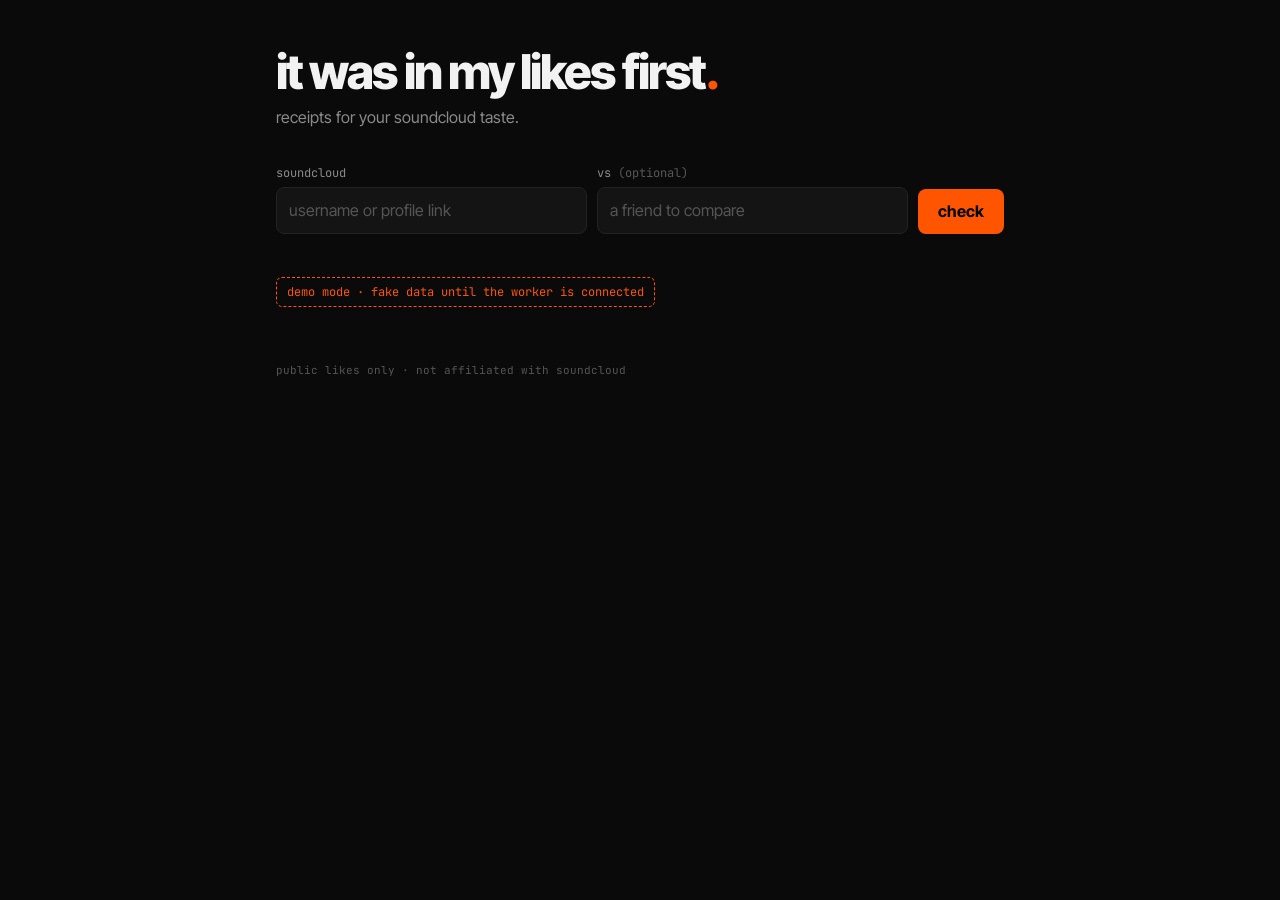
==== docs/index.html @ c9f3c35d "it was in my likes first: site + Cloudflare worker Co-Authored-By: Claude Opus 5.5 <noreply@anthropi" ====
<!doctype html>
<html lang="en">
<head>
  <meta charset="utf-8">
  <meta name="viewport" content="width=device-width, initial-scale=1">
  <title>it was in my likes first</title>
  <meta name="description" content="Prove you liked it on SoundCloud before everyone else.">
  <meta name="theme-color" content="#0a0a0a">
  <link rel="icon" href="data:image/svg+xml,%3Csvg xmlns='http://www.w3.org/2000/svg' viewBox='0 0 16 16'%3E%3Ccircle cx='8' cy='8' r='6' fill='%23ff5500'/%3E%3C/svg%3E">
  <link rel="preconnect" href="https://fonts.googleapis.com">
  <link rel="preconnect" href="https://fonts.gstatic.com" crossorigin>
  <link href="https://fonts.googleapis.com/css2?family=Inter+Tight:wght@400;500;700;800&family=JetBrains+Mono:wght@400;500&display=swap" rel="stylesheet">
  <link rel="stylesheet" href="style.css">
</head>
<body>
  <main class="wrap">
    <header class="top">
      <a href="./" class="mark">it was in my likes first<span class="dot">.</span></a>
      <p class="tag">receipts for your soundcloud taste.</p>
    </header>

    <form id="form" class="form" autocomplete="off">
      <label class="field">
        <span>soundcloud</span>
        <input id="u" name="u" placeholder="username or profile link" required spellcheck="false" autocapitalize="off">
      </label>
      <label class="field">
        <span>vs <em>(optional)</em></span>
        <input id="vs" name="vs" placeholder="a friend to compare" spellcheck="false" autocapitalize="off">
      </label>
      <button type="submit" id="go">check</button>
    </form>

    <p id="status" class="status" role="status" aria-live="polite"></p>
    <p id="demo" class="demo" hidden>demo mode · fake data until the worker is connected</p>

    <section id="single" hidden>
      <div class="summary" id="single-summary"></div>
      <div class="controls">
        <input id="q1" type="search" placeholder="search songs or artists" aria-label="search">
        <select id="sort1" aria-label="sort">
          <option value="old">oldest first</option>
          <option value="new">newest first</option>
          <option value="az">a–z</option>
        </select>
      </div>
      <ol id="list1" class="list"></ol>
      <button id="more1" class="more" hidden>show more</button>
    </section>

    <section id="compare" hidden>
      <div class="score" id="score"></div>
      <div class="controls">
        <input id="q2" type="search" placeholder="search shared songs" aria-label="search">
        <select id="sort2" aria-label="sort">
          <option value="gap">biggest head start</option>
          <option value="old">oldest first</option>
          <option value="new">newest first</option>
        </select>
      </div>
      <ol id="list2" class="list"></ol>
      <button id="more2" class="more" hidden>show more</button>
    </section>

    <footer class="foot">
      public likes only · not affiliated with soundcloud
    </footer>
  </main>

  <dialog id="card" class="card">
    <div id="card-body"></div>
    <div class="card-actions">
      <button id="copy" type="button">copy link</button>
      <a id="open" target="_blank" rel="noopener">open on soundcloud</a>
      <button id="close" type="button" class="ghost">close</button>
    </div>
  </dialog>

  <script src="config.js"></script>
  <script src="demo.js"></script>
  <script src="app.js"></script>
</body>
</html>
---- docs/style.css ----
:root {
  --bg: #0a0a0a;
  --panel: #141414;
  --line: #222;
  --text: #f2f2f2;
  --muted: #8a8a8a;
  --orange: #ff5500;
  --orange-dim: #ff550022;
  --sans: "Inter Tight", system-ui, sans-serif;
  --mono: "JetBrains Mono", ui-monospace, monospace;
}
* { box-sizing: border-box; }
html { background: var(--bg); }
body { margin: 0; background: var(--bg); color: var(--text); font: 16px/1.45 var(--sans); -webkit-font-smoothing: antialiased; }
.wrap { max-width: 760px; margin: 0 auto; padding: 48px 16px 40px; }
a { color: inherit; }
::selection { background: var(--orange); color: #000; }

.top { margin-bottom: 36px; }
.mark { font-weight: 800; font-size: clamp(30px, 7vw, 48px); letter-spacing: -0.04em; line-height: 1; text-decoration: none; }
.dot { color: var(--orange); }
.tag { color: var(--muted); margin: 10px 0 0; }

.form { display: grid; grid-template-columns: 1fr 1fr auto; gap: 10px; align-items: end; }
.field span { display: block; font: 12px var(--mono); color: var(--muted); margin-bottom: 6px; text-transform: lowercase; }
.field em { font-style: normal; opacity: .6; }
input, select, button { font: inherit; color: var(--text); }
input, select {
  width: 100%; background: var(--panel); border: 1px solid var(--line); border-radius: 8px;
  padding: 11px 12px; outline: none; transition: border-color .15s;
}
input:focus, select:focus { border-color: var(--orange); }
input::placeholder { color: #555; }
button {
  background: var(--orange); color: #000; border: 0; border-radius: 8px; padding: 11px 20px;
  font-weight: 700; cursor: pointer; transition: transform .1s, opacity .15s;
}
button:active { transform: scale(.97); }
button:disabled { opacity: .5; cursor: wait; }
button.ghost { background: transparent; color: var(--muted); border: 1px solid var(--line); }

.status { font: 13px var(--mono); color: var(--muted); min-height: 1.4em; margin: 18px 0 0; }
.status.err { color: var(--orange); }
.demo { font: 12px var(--mono); color: var(--orange); border: 1px dashed var(--orange); border-radius: 6px; padding: 6px 10px; display: inline-block; margin: 6px 0 0; }

section { margin-top: 28px; }
.summary { font-size: 15px; color: var(--muted); margin-bottom: 16px; }
.summary b { color: var(--text); font-weight: 700; }
.summary .o { color: var(--orange); }

.score { display: grid; grid-template-columns: 1fr auto 1fr; align-items: center; gap: 12px; padding: 22px 0; border-top: 1px solid var(--line); border-bottom: 1px solid var(--line); margin-bottom: 16px; }
.score .side { min-width: 0; }
.score .side:last-child { text-align: right; }
.score .who { font-size: 14px; color: var(--muted); overflow: hidden; text-overflow: ellipsis; white-space: nowrap; }
.score .n { font-weight: 800; font-size: clamp(40px, 10vw, 64px); letter-spacing: -0.04em; line-height: 1; }
.score .lead .n { color: var(--orange); }
.score .mid { text-align: center; font: 12px var(--mono); color: var(--muted); }
.score .mid b { display: block; color: var(--text); font: 700 20px var(--sans); }

.controls { display: grid; grid-template-columns: 1fr 190px; gap: 10px; margin-bottom: 8px; }

.list { list-style: none; margin: 0; padding: 0; }
.row {
  display: grid; grid-template-columns: 96px 1fr auto; gap: 14px; align-items: center;
  padding: 12px 8px; border-bottom: 1px solid var(--line); cursor: pointer; border-radius: 6px;
}
.row:hover, .row:focus-visible { background: var(--panel); outline: none; }
.row .date { font: 12px var(--mono); color: var(--muted); }
.row .t { min-width: 0; }
.row .title { font-weight: 500; white-space: nowrap; overflow: hidden; text-overflow: ellipsis; }
.row .artist { font-size: 13px; color: var(--muted); white-space: nowrap; overflow: hidden; text-overflow: ellipsis; }
.row .ago { font: 13px var(--mono); color: var(--orange); white-space: nowrap; text-align: right; }
.row .ago small { display: block; color: var(--muted); font-size: 11px; }
.row.hl { background: var(--orange-dim); }
.empty { color: var(--muted); padding: 24px 8px; }

.more { display: block; margin: 18px auto 0; background: transparent; color: var(--text); border: 1px solid var(--line); }

.foot { margin-top: 56px; font: 11px var(--mono); color: #555; }

.card {
  background: var(--bg); color: var(--text); border: 1px solid var(--orange); border-radius: 14px;
  padding: 28px; width: min(480px, calc(100vw - 32px)); max-height: 90vh;
}
.card::backdrop { background: #000c; }
.card .k { font: 12px var(--mono); color: var(--muted); margin: 0 0 18px; }
.card .song { font-weight: 800; font-size: 28px; letter-spacing: -0.03em; line-height: 1.1; margin: 0; word-wrap: break-word; }
.card .by { color: var(--muted); margin: 6px 0 22px; }
.card .big { font-weight: 800; font-size: 40px; letter-spacing: -0.04em; line-height: 1; color: var(--orange); margin: 0; }
.card .when { margin: 8px 0 0; color: var(--muted); }
.card .vs { margin: 18px 0 0; padding-top: 16px; border-top: 1px solid var(--line); font-size: 15px; }
.card .vs b { color: var(--orange); }
.card-actions { display: flex; gap: 8px; flex-wrap: wrap; margin-top: 26px; }
.card-actions a { display: inline-flex; align-items: center; padding: 11px 14px; border: 1px solid var(--line); border-radius: 8px; text-decoration: none; font-size: 14px; }
.card-actions a:hover { border-color: var(--orange); }

@media (max-width: 600px) {
  .wrap { padding-top: 32px; }
  .form { grid-template-columns: 1fr; }
  .controls { grid-template-columns: 1fr; }
  .row { grid-template-columns: 1fr auto; gap: 4px 12px; }
  .row .date { grid-column: 1 / -1; }
}
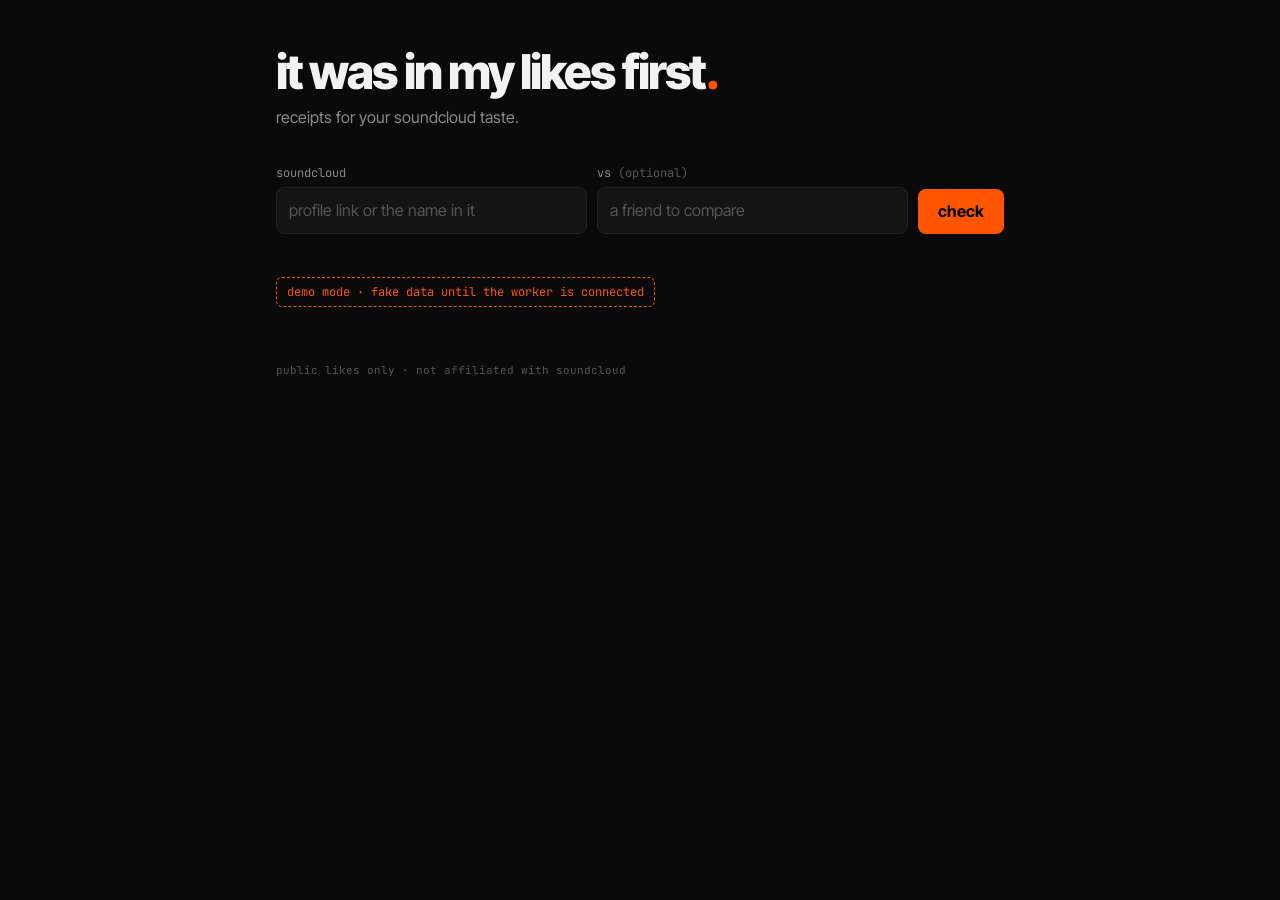
==== commit d72f8bdf: "Explain display name vs profile link when input has a space Co-Authored-By: Claude Opus 5.5 <noreply" ====
--- a/docs/index.html
+++ b/docs/index.html
@@ -22,7 +22,7 @@
     <form id="form" class="form" autocomplete="off">
       <label class="field">
         <span>soundcloud</span>
-        <input id="u" name="u" placeholder="username or profile link" required spellcheck="false" autocapitalize="off">
+        <input id="u" name="u" placeholder="profile link or the name in it" required spellcheck="false" autocapitalize="off">
       </label>
       <label class="field">
         <span>vs <em>(optional)</em></span>
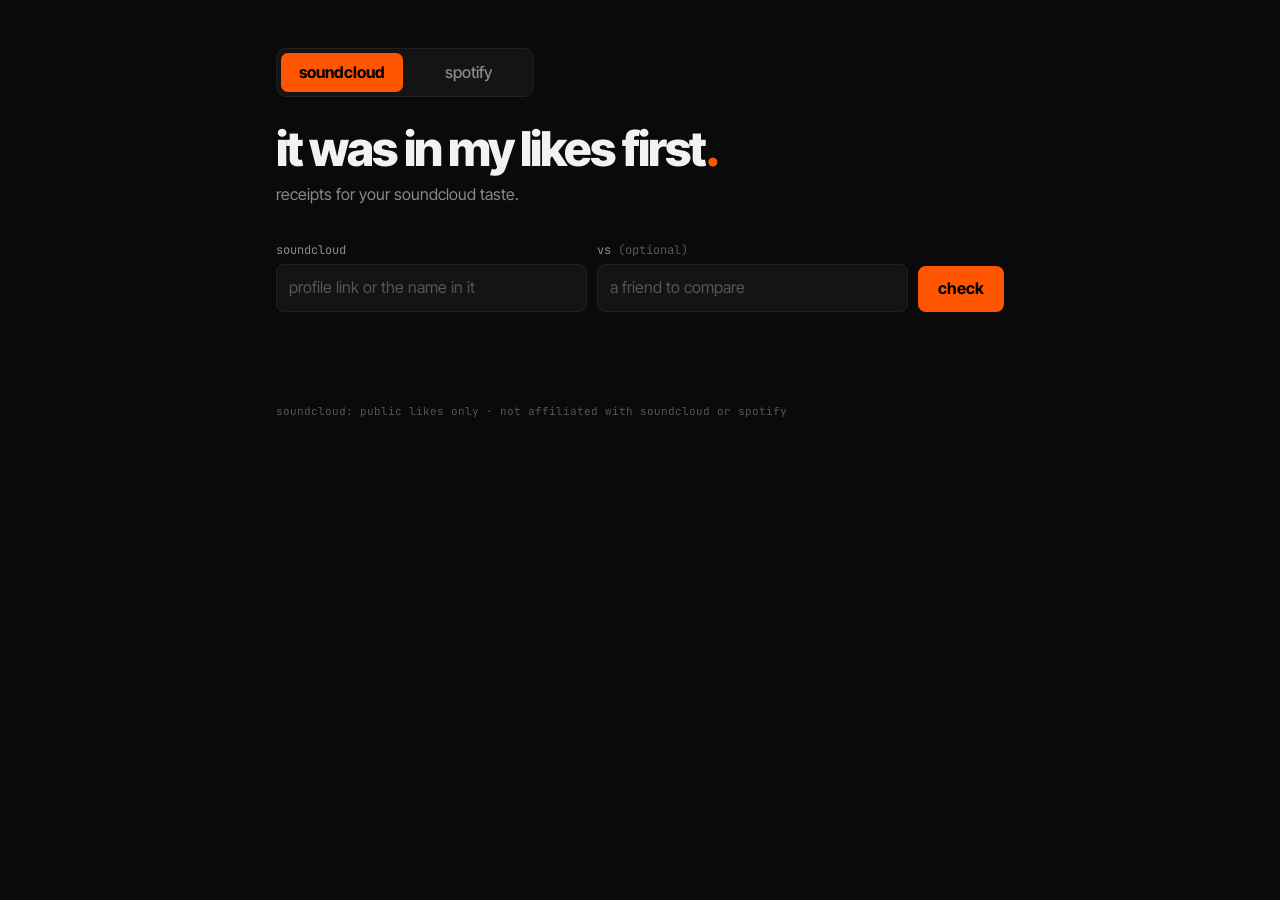
==== commit a14f6c18: "Add Spotify mode, one-click PDF export, calendar-day 'ago' math - SoundCloud/Spotify switch at top; " ====
--- a/docs/index.html
+++ b/docs/index.html
@@ -14,10 +14,22 @@
 </head>
 <body>
   <main class="wrap">
+    <div class="src" role="tablist" aria-label="music service">
+      <button type="button" role="tab" data-src="sc" id="src-sc">soundcloud</button>
+      <button type="button" role="tab" data-src="sp" id="src-sp">spotify</button>
+    </div>
+
     <header class="top">
       <a href="./" class="mark">it was in my likes first<span class="dot">.</span></a>
-      <p class="tag">receipts for your soundcloud taste.</p>
+      <p class="tag" id="tag">receipts for your soundcloud taste.</p>
     </header>
+
+    <div id="sp-panel" class="sp-panel" hidden>
+      <button type="button" id="sp-login">log in with spotify</button>
+      <span id="sp-who" class="sp-who" hidden></span>
+      <button type="button" id="sp-logout" class="ghost" hidden>log out</button>
+      <p class="sp-note">reads your liked songs in this browser only. nothing is stored.</p>
+    </div>
 
     <form id="form" class="form" autocomplete="off">
       <label class="field">
@@ -43,6 +55,7 @@
           <option value="new">newest first</option>
           <option value="az">a–z</option>
         </select>
+        <button type="button" class="pdf ghost" data-list="1">export pdf</button>
       </div>
       <ol id="list1" class="list"></ol>
       <button id="more1" class="more" hidden>show more</button>
@@ -57,13 +70,14 @@
           <option value="old">oldest first</option>
           <option value="new">newest first</option>
         </select>
+        <button type="button" class="pdf ghost" data-list="2">export pdf</button>
       </div>
       <ol id="list2" class="list"></ol>
       <button id="more2" class="more" hidden>show more</button>
     </section>
 
     <footer class="foot">
-      public likes only · not affiliated with soundcloud
+      soundcloud: public likes only · not affiliated with soundcloud or spotify
     </footer>
   </main>
 
@@ -78,6 +92,8 @@
 
   <script src="config.js"></script>
   <script src="demo.js"></script>
+  <script src="spotify.js"></script>
+  <script src="pdf.js"></script>
   <script src="app.js"></script>
 </body>
 </html>
--- a/docs/style.css
+++ b/docs/style.css
@@ -9,7 +9,10 @@
   --sans: "Inter Tight", system-ui, sans-serif;
   --mono: "JetBrains Mono", ui-monospace, monospace;
 }
+/* Spotify mode swaps the accent to green */
+body.sp { --orange: #1ed760; --orange-dim: #1ed76022; }
 * { box-sizing: border-box; }
+[hidden] { display: none !important; }
 html { background: var(--bg); }
 body { margin: 0; background: var(--bg); color: var(--text); font: 16px/1.45 var(--sans); -webkit-font-smoothing: antialiased; }
 .wrap { max-width: 760px; margin: 0 auto; padding: 48px 16px 40px; }
@@ -17,6 +20,15 @@
 ::selection { background: var(--orange); color: #000; }
 
 .top { margin-bottom: 36px; }
+
+.src { display: inline-grid; grid-template-columns: 1fr 1fr; gap: 4px; padding: 4px; background: var(--panel); border: 1px solid var(--line); border-radius: 10px; margin-bottom: 28px; }
+.src button { background: transparent; color: var(--muted); padding: 8px 18px; font-weight: 500; border-radius: 7px; transition: background .15s, color .15s; }
+.src button[aria-selected="true"] { background: var(--orange); color: #000; font-weight: 700; }
+
+.sp-panel { display: flex; flex-wrap: wrap; align-items: center; gap: 10px; }
+.sp-who { font-size: 15px; }
+.sp-who b { color: var(--orange); }
+.sp-note { flex-basis: 100%; margin: 4px 0 0; font: 12px var(--mono); color: var(--muted); }
 .mark { font-weight: 800; font-size: clamp(30px, 7vw, 48px); letter-spacing: -0.04em; line-height: 1; text-decoration: none; }
 .dot { color: var(--orange); }
 .tag { color: var(--muted); margin: 10px 0 0; }
@@ -57,7 +69,9 @@
 .score .mid { text-align: center; font: 12px var(--mono); color: var(--muted); }
 .score .mid b { display: block; color: var(--text); font: 700 20px var(--sans); }
 
-.controls { display: grid; grid-template-columns: 1fr 190px; gap: 10px; margin-bottom: 8px; }
+.controls { display: grid; grid-template-columns: 1fr 190px auto; gap: 10px; margin-bottom: 8px; }
+.pdf { white-space: nowrap; color: var(--text) !important; }
+.pdf:hover { border-color: var(--orange) !important; }
 
 .list { list-style: none; margin: 0; padding: 0; }
 .row {
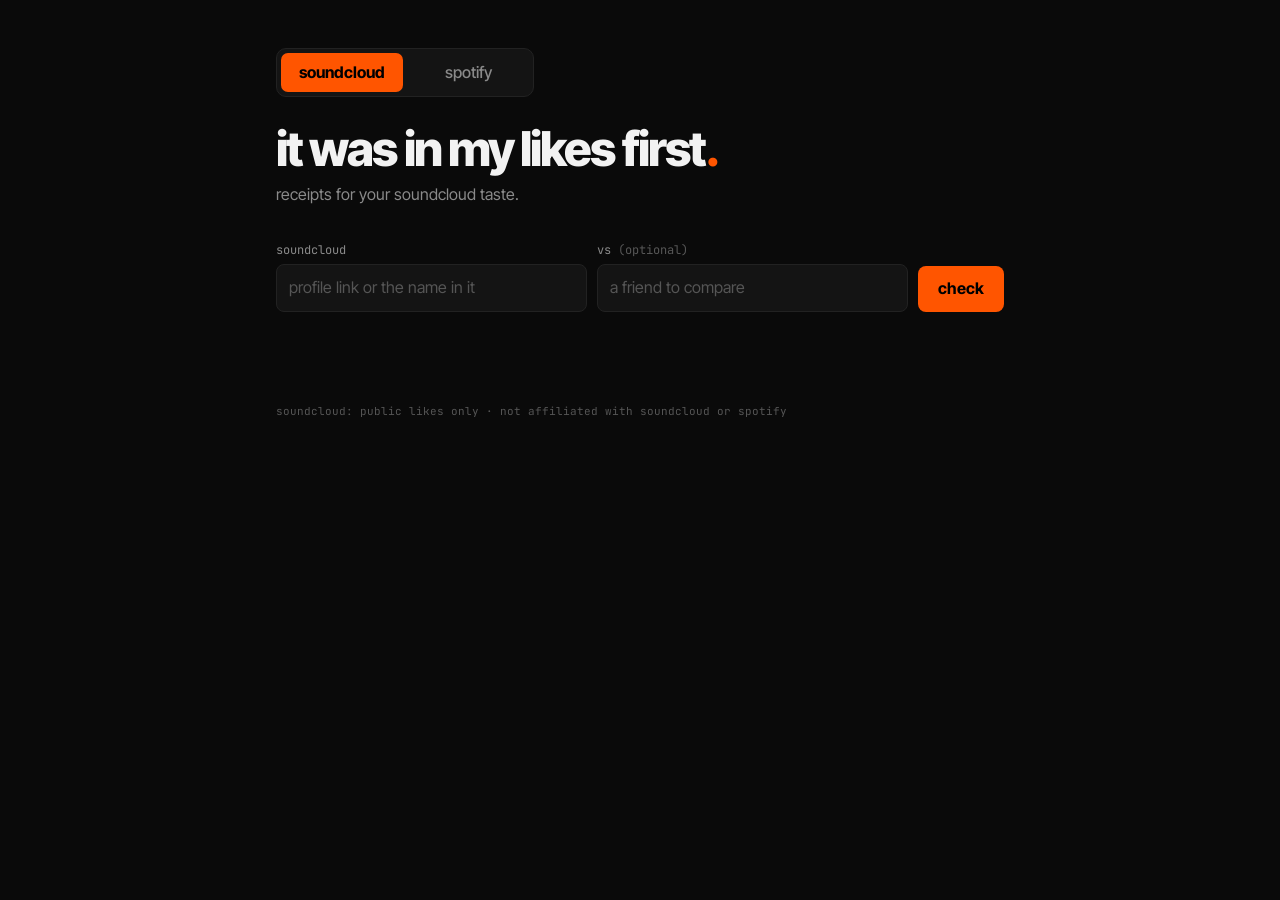
==== commit 57d3b0f5: "Spotify via Exportify CSV import; dark-mode PDF - Spotify tab: guided 2-step flow (open Exportify, d" ====
--- a/docs/index.html
+++ b/docs/index.html
@@ -25,10 +25,30 @@
     </header>
 
     <div id="sp-panel" class="sp-panel" hidden>
-      <button type="button" id="sp-login">log in with spotify</button>
-      <span id="sp-who" class="sp-who" hidden></span>
-      <button type="button" id="sp-logout" class="ghost" hidden>log out</button>
-      <p class="sp-note">reads your liked songs in this browser only. nothing is stored.</p>
+      <ol class="steps" id="sp-steps">
+        <li>
+          <b>Get your file.</b> Open Exportify, log in with Spotify, and click <b>Export</b> next to <b>Liked Songs</b> (first row). A <code>.csv</code> file downloads.
+          <a class="btn" id="sp-exportify" href="https://exportify.net" target="_blank" rel="noopener">open exportify ↗</a>
+        </li>
+        <li>
+          <b>Drop it here.</b> Drag that file into the box below, or tap it to pick the file from your downloads.
+          <label class="drop" id="sp-drop" tabindex="0">
+            <input type="file" id="sp-file" accept=".csv,text/csv" hidden>
+            <span class="drop-main">drop liked_songs.csv here</span>
+            <span class="drop-sub">or click to choose · stays on your device, nothing is uploaded</span>
+          </label>
+        </li>
+      </ol>
+      <div class="sp-loaded" id="sp-loaded" hidden>
+        <span id="sp-file-name"></span>
+        <button type="button" class="ghost" id="sp-reset">use a different file</button>
+      </div>
+      <p class="sp-note">exportify is a free, independent tool. we just read the file it gives you.</p>
+      <div class="sp-login-row" id="sp-login-row" hidden>
+        <button type="button" id="sp-login">log in with spotify</button>
+        <span id="sp-who" class="sp-who" hidden></span>
+        <button type="button" id="sp-logout" class="ghost" hidden>log out</button>
+      </div>
     </div>
 
     <form id="form" class="form" autocomplete="off">
@@ -93,6 +113,7 @@
   <script src="config.js"></script>
   <script src="demo.js"></script>
   <script src="spotify.js"></script>
+  <script src="csvimport.js"></script>
   <script src="pdf.js"></script>
   <script src="app.js"></script>
 </body>
--- a/docs/style.css
+++ b/docs/style.css
@@ -25,10 +25,24 @@
 .src button { background: transparent; color: var(--muted); padding: 8px 18px; font-weight: 500; border-radius: 7px; transition: background .15s, color .15s; }
 .src button[aria-selected="true"] { background: var(--orange); color: #000; font-weight: 700; }
 
-.sp-panel { display: flex; flex-wrap: wrap; align-items: center; gap: 10px; }
+.sp-panel { display: grid; gap: 14px; }
+.steps { list-style: none; counter-reset: step; margin: 0; padding: 0; display: grid; gap: 18px; }
+.steps li { counter-increment: step; position: relative; padding-left: 40px; color: var(--muted); line-height: 1.5; }
+.steps li::before { content: counter(step); position: absolute; left: 0; top: -1px; width: 26px; height: 26px; border-radius: 50%; background: var(--orange); color: #000; font: 700 13px/26px var(--sans); text-align: center; }
+.steps b { color: var(--text); font-weight: 600; }
+.steps code { font: 12px var(--mono); color: var(--text); background: var(--panel); padding: 1px 5px; border-radius: 4px; }
+.btn { display: flex; width: fit-content; margin-top: 12px; background: var(--orange); color: #000; text-decoration: none; font-weight: 700; padding: 10px 16px; border-radius: 8px; }
+.btn:hover { opacity: .9; }
+.drop { display: grid; gap: 4px; place-items: center; text-align: center; margin-top: 10px; padding: 26px 16px; border: 1.5px dashed #333; border-radius: 12px; cursor: pointer; transition: border-color .15s, background .15s; }
+.drop:hover, .drop:focus-visible, .drop.over { border-color: var(--orange); background: var(--orange-dim); outline: none; }
+.drop-main { color: var(--text); font-weight: 600; }
+.drop-sub { font: 11px var(--mono); color: var(--muted); }
+.sp-loaded { display: flex; flex-wrap: wrap; align-items: center; gap: 12px; font-size: 14px; }
+.sp-loaded b { color: var(--orange); }
+.sp-login-row { display: flex; flex-wrap: wrap; align-items: center; gap: 10px; }
 .sp-who { font-size: 15px; }
 .sp-who b { color: var(--orange); }
-.sp-note { flex-basis: 100%; margin: 4px 0 0; font: 12px var(--mono); color: var(--muted); }
+.sp-note { margin: 0; font: 11px var(--mono); color: #555; }
 .mark { font-weight: 800; font-size: clamp(30px, 7vw, 48px); letter-spacing: -0.04em; line-height: 1; text-decoration: none; }
 .dot { color: var(--orange); }
 .tag { color: var(--muted); margin: 10px 0 0; }
@@ -86,6 +100,16 @@
 .row .ago { font: 13px var(--mono); color: var(--orange); white-space: nowrap; text-align: right; }
 .row .ago small { display: block; color: var(--muted); font-size: 11px; }
 .row.hl { background: var(--orange-dim); }
+
+/* comparison rows: song | A's date | B's date | who was first */
+.cmp-head, .row.cmp { grid-template-columns: 1fr 104px 104px 92px; }
+.cmp-head { display: grid; gap: 14px; padding: 8px 8px 6px; border-bottom: 1px solid var(--line); font: 11px var(--mono); color: var(--muted); }
+.cmp-head span { overflow: hidden; text-overflow: ellipsis; white-space: nowrap; }
+.cmp-head span:last-child { text-align: right; }
+.d2 { font: 12px var(--mono); color: var(--muted); white-space: nowrap; }
+.d2.win { color: var(--text); font-weight: 500; }
+.d2.win::after { content: " ★"; color: var(--orange); }
+.d2 .lbl { display: none; }
 .empty { color: var(--muted); padding: 24px 8px; }
 
 .more { display: block; margin: 18px auto 0; background: transparent; color: var(--text); border: 1px solid var(--line); }
@@ -114,4 +138,10 @@
   .controls { grid-template-columns: 1fr; }
   .row { grid-template-columns: 1fr auto; gap: 4px 12px; }
   .row .date { grid-column: 1 / -1; }
+  .cmp-head { display: none; }
+  .row.cmp { grid-template-columns: 1fr 1fr; }
+  .row.cmp .t { grid-column: 1 / -1; }
+  .row.cmp .ago { grid-column: 1 / -1; text-align: left; }
+  .row.cmp .ago small { display: inline; margin-left: 6px; }
+  .d2 .lbl { display: block; font-size: 10px; color: #666; }
 }
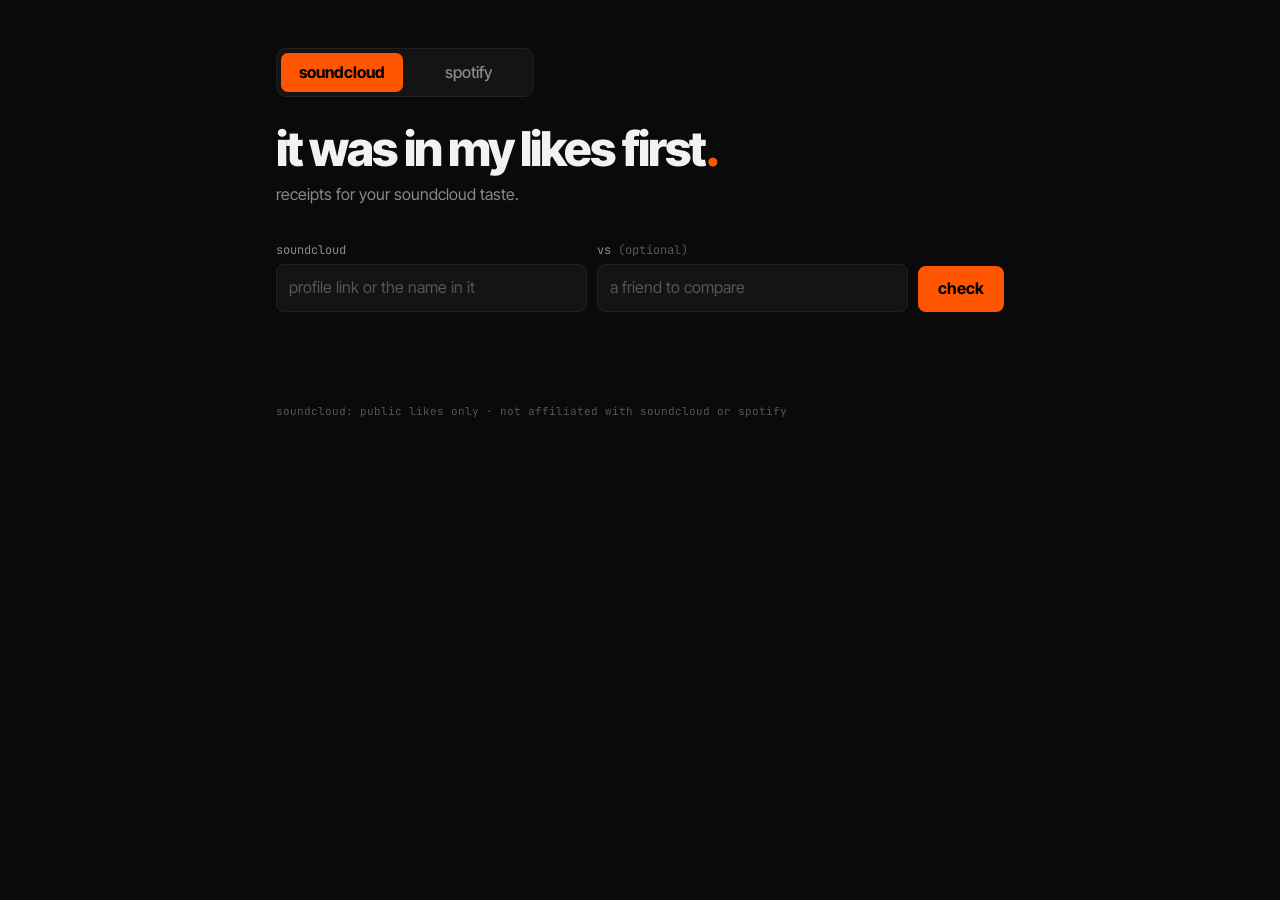
==== commit eaa9883c: "Spotify compare: second Exportify file with names - Optional step 3 under Spotify: names + friend's " ====
--- a/docs/index.html
+++ b/docs/index.html
@@ -42,6 +42,24 @@
       <div class="sp-loaded" id="sp-loaded" hidden>
         <span id="sp-file-name"></span>
         <button type="button" class="ghost" id="sp-reset">use a different file</button>
+      </div>
+
+      <div class="sp-compare" id="sp-compare" hidden>
+        <p class="sp-h"><b>Compare with a friend</b> <em>(optional)</em><br>
+          Have them do steps 1–2 on their own phone or laptop and send you their <code>.csv</code> file. Then add names and drop their file below.</p>
+        <div class="names">
+          <label class="field"><span>your name</span><input id="sp-name-a" placeholder="you" maxlength="30" autocomplete="off"></label>
+          <label class="field"><span>their name</span><input id="sp-name-b" placeholder="friend" maxlength="30" autocomplete="off"></label>
+        </div>
+        <label class="drop" id="sp-drop2" tabindex="0">
+          <input type="file" id="sp-file2" accept=".csv,text/csv" hidden>
+          <span class="drop-main">drop your friend's file here</span>
+          <span class="drop-sub">or click to choose · stays on your device</span>
+        </label>
+        <div class="sp-loaded" id="sp-loaded2" hidden>
+          <span id="sp-file2-name"></span>
+          <button type="button" class="ghost" id="sp-reset2">stop comparing</button>
+        </div>
       </div>
       <p class="sp-note">exportify is a free, independent tool. we just read the file it gives you.</p>
       <div class="sp-login-row" id="sp-login-row" hidden>
--- a/docs/style.css
+++ b/docs/style.css
@@ -145,3 +145,12 @@
   .row.cmp .ago small { display: inline; margin-left: 6px; }
   .d2 .lbl { display: block; font-size: 10px; color: #666; }
 }
+
+/* Spotify compare */
+.sp-compare { display: grid; gap: 12px; padding-top: 18px; border-top: 1px solid var(--line); }
+.sp-h { margin: 0; color: var(--muted); line-height: 1.5; }
+.sp-h b { color: var(--text); font-weight: 600; }
+.sp-h em { font-style: normal; opacity: .7; }
+.sp-h code { font: 12px var(--mono); color: var(--text); background: var(--panel); padding: 1px 5px; border-radius: 4px; }
+.names { display: grid; grid-template-columns: 1fr 1fr; gap: 10px; }
+.sp-compare .drop { margin-top: 0; }
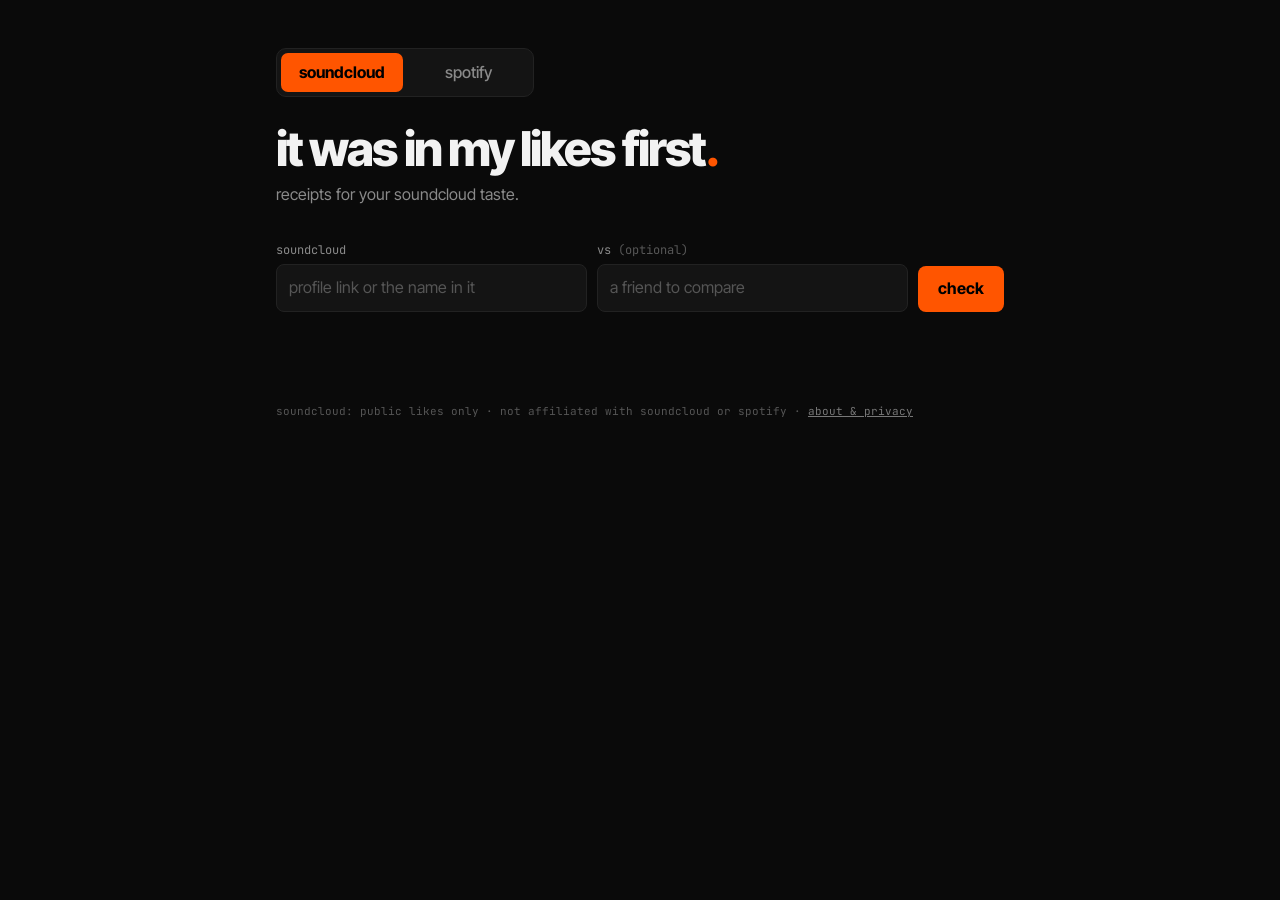
==== commit ce7322e8: "Prep for inmylikes.com and AdSense - API is same-origin on the custom domain; allow inmylikes.com or" ====
--- a/docs/index.html
+++ b/docs/index.html
@@ -6,6 +6,8 @@
   <title>it was in my likes first</title>
   <meta name="description" content="Prove you liked it on SoundCloud before everyone else.">
   <meta name="theme-color" content="#0a0a0a">
+  <link rel="canonical" href="https://inmylikes.com/">
+  <!-- adsense-verify -->
   <link rel="icon" href="data:image/svg+xml,%3Csvg xmlns='http://www.w3.org/2000/svg' viewBox='0 0 16 16'%3E%3Ccircle cx='8' cy='8' r='6' fill='%23ff5500'/%3E%3C/svg%3E">
   <link rel="preconnect" href="https://fonts.googleapis.com">
   <link rel="preconnect" href="https://fonts.gstatic.com" crossorigin>
@@ -114,8 +116,14 @@
       <button id="more2" class="more" hidden>show more</button>
     </section>
 
+    <aside id="ad" class="ad" hidden aria-label="advertisement">
+      <span class="ad-label">ad</span>
+      <ins class="adsbygoogle" style="display:block" data-ad-format="horizontal" data-full-width-responsive="true"></ins>
+    </aside>
+
     <footer class="foot">
-      soundcloud: public likes only · not affiliated with soundcloud or spotify
+      soundcloud: public likes only · not affiliated with soundcloud or spotify ·
+      <a href="privacy.html">about &amp; privacy</a>
     </footer>
   </main>
 
@@ -134,5 +142,6 @@
   <script src="csvimport.js"></script>
   <script src="pdf.js"></script>
   <script src="app.js"></script>
+  <script src="ads.js"></script>
 </body>
 </html>
--- a/docs/style.css
+++ b/docs/style.css
@@ -154,3 +154,9 @@
 .sp-h code { font: 12px var(--mono); color: var(--text); background: var(--panel); padding: 1px 5px; border-radius: 4px; }
 .names { display: grid; grid-template-columns: 1fr 1fr; gap: 10px; }
 .sp-compare .drop { margin-top: 0; }
+
+/* ad banner (bottom of page) */
+.ad { margin-top: 48px; padding-top: 10px; border-top: 1px solid var(--line); min-height: 90px; }
+.ad-label { display: block; font: 10px var(--mono); color: #444; margin-bottom: 6px; text-transform: uppercase; letter-spacing: .08em; }
+.foot a { color: #777; }
+.foot a:hover { color: var(--orange); }
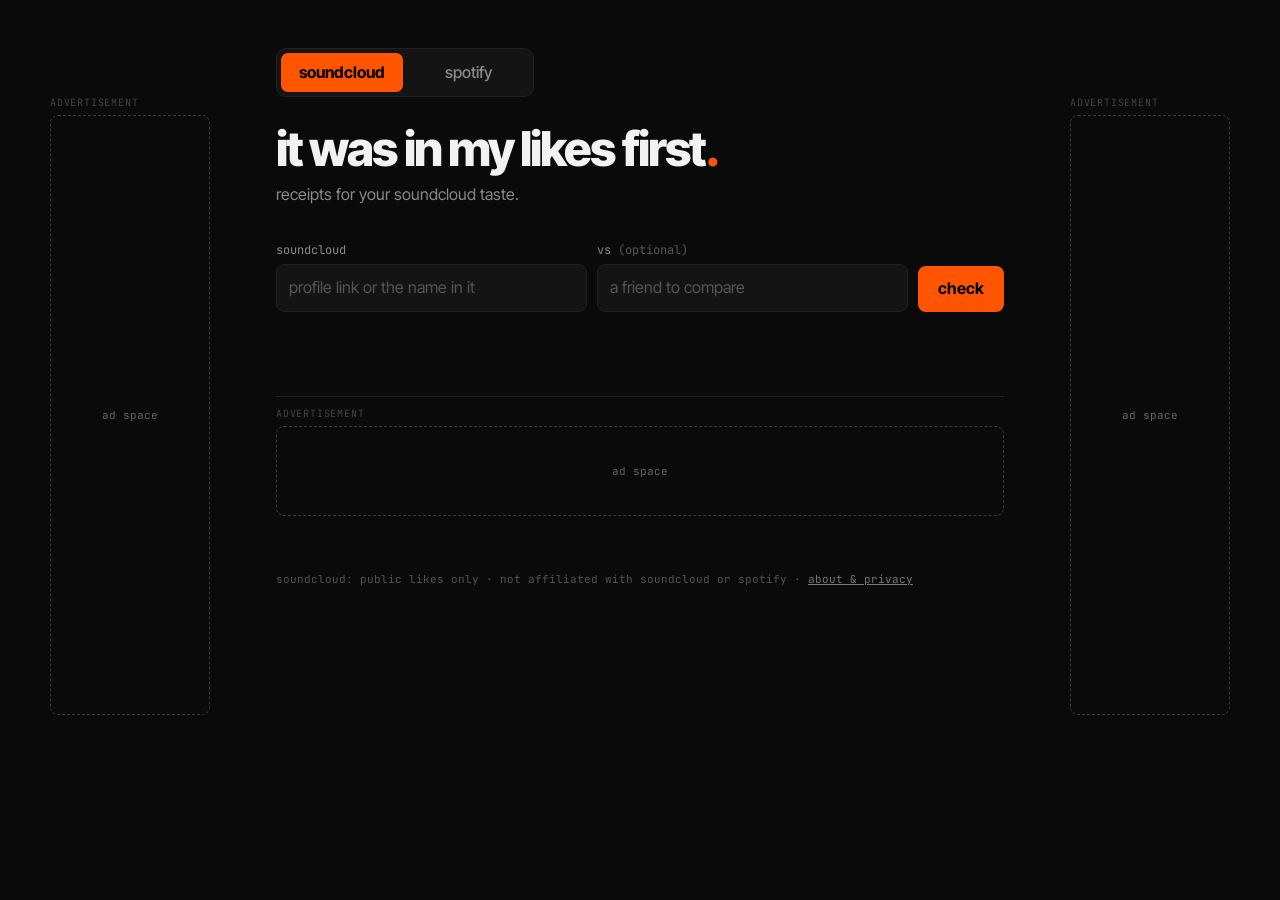
==== commit 7f50a162: "Add left side rail ad slot (wide desktop screens) Co-Authored-By: Claude Opus 5.5 <noreply@anthropic" ====
--- a/docs/index.html
+++ b/docs/index.html
@@ -98,6 +98,11 @@
         <button type="button" class="pdf ghost" data-list="1">export pdf</button>
       </div>
       <ol id="list1" class="list"></ol>
+      <div id="ad-feed1" class="ad ad-feed" data-ad="feed" hidden aria-label="advertisement">
+        <span class="ad-label">advertisement</span>
+        <ins class="adsbygoogle" style="display:block" data-ad-format="auto" data-full-width-responsive="true"></ins>
+      </div>
+      <ol id="list1b" class="list"></ol>
       <button id="more1" class="more" hidden>show more</button>
     </section>
 
@@ -113,11 +118,16 @@
         <button type="button" class="pdf ghost" data-list="2">export pdf</button>
       </div>
       <ol id="list2" class="list"></ol>
+      <div id="ad-feed2" class="ad ad-feed" data-ad="feed" hidden aria-label="advertisement">
+        <span class="ad-label">advertisement</span>
+        <ins class="adsbygoogle" style="display:block" data-ad-format="auto" data-full-width-responsive="true"></ins>
+      </div>
+      <ol id="list2b" class="list"></ol>
       <button id="more2" class="more" hidden>show more</button>
     </section>
 
-    <aside id="ad" class="ad" hidden aria-label="advertisement">
-      <span class="ad-label">ad</span>
+    <aside id="ad-bottom" class="ad ad-bottom" data-ad="bottom" hidden aria-label="advertisement">
+      <span class="ad-label">advertisement</span>
       <ins class="adsbygoogle" style="display:block" data-ad-format="horizontal" data-full-width-responsive="true"></ins>
     </aside>
 
@@ -126,6 +136,16 @@
       <a href="privacy.html">about &amp; privacy</a>
     </footer>
   </main>
+
+  <!-- Desktop-only side rails (wide screens); sit in the empty left and right margins -->
+  <aside id="ad-rail-left" class="ad ad-rail ad-rail-left" data-ad="railLeft" hidden aria-label="advertisement">
+    <span class="ad-label">advertisement</span>
+    <ins class="adsbygoogle" style="display:inline-block;width:160px;height:600px"></ins>
+  </aside>
+  <aside id="ad-rail" class="ad ad-rail" data-ad="rail" hidden aria-label="advertisement">
+    <span class="ad-label">advertisement</span>
+    <ins class="adsbygoogle" style="display:inline-block;width:160px;height:600px"></ins>
+  </aside>
 
   <dialog id="card" class="card">
     <div id="card-body"></div>
@@ -141,7 +161,7 @@
   <script src="spotify.js"></script>
   <script src="csvimport.js"></script>
   <script src="pdf.js"></script>
+  <script src="ads.js"></script>
   <script src="app.js"></script>
-  <script src="ads.js"></script>
 </body>
 </html>
--- a/docs/style.css
+++ b/docs/style.css
@@ -155,8 +155,15 @@
 .names { display: grid; grid-template-columns: 1fr 1fr; gap: 10px; }
 .sp-compare .drop { margin-top: 0; }
 
-/* ad banner (bottom of page) */
-.ad { margin-top: 48px; padding-top: 10px; border-top: 1px solid var(--line); min-height: 90px; }
+/* ads — see ADS.md */
 .ad-label { display: block; font: 10px var(--mono); color: #444; margin-bottom: 6px; text-transform: uppercase; letter-spacing: .08em; }
+.ad-bottom { margin-top: 48px; padding-top: 10px; border-top: 1px solid var(--line); min-height: 100px; }
+.ad-feed { margin: 6px 0; padding: 14px 8px; border-bottom: 1px solid var(--line); min-height: 120px; }
+.ad-rail { position: fixed; top: 96px; right: max(16px, calc((100vw - 760px) / 4 - 80px)); width: 160px; }
+.ad-rail-left { right: auto; left: max(16px, calc((100vw - 760px) / 4 - 80px)); }
+@media (max-width: 1279px), (max-height: 739px) { .ad-rail { display: none !important; } }
+/* ?adpreview placeholders */
+.ad-preview ins { text-decoration: none; display: grid !important; place-items: center; min-height: 90px; border: 1.5px dashed #3a3a3a; border-radius: 8px; color: #666; font: 11px var(--mono); text-align: center; padding: 8px; }
+.ad-rail.ad-preview ins { width: 160px; height: 600px; }
 .foot a { color: #777; }
 .foot a:hover { color: var(--orange); }
